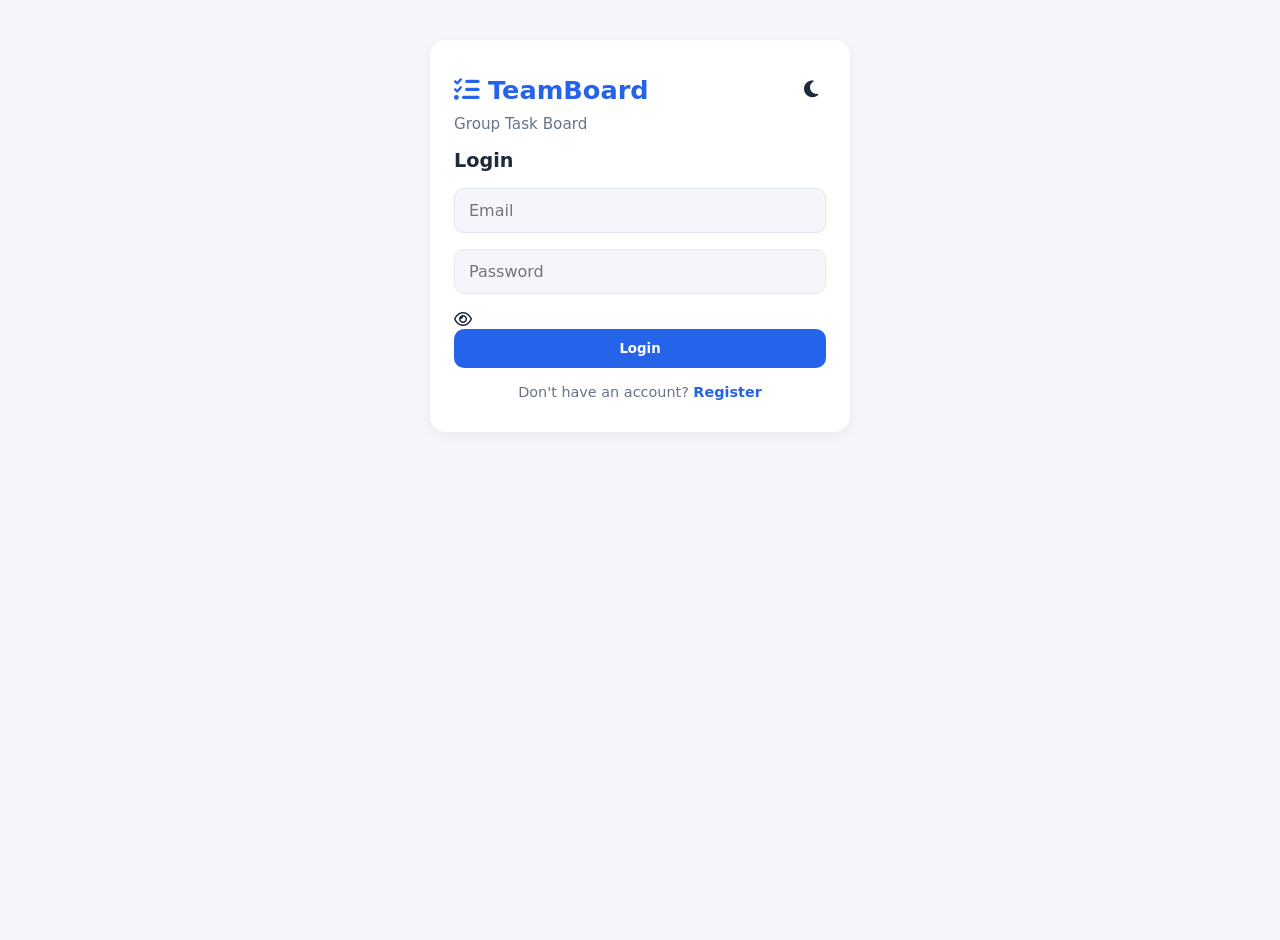
==== index.html @ 58aa5804 "Update index.html" ====
<!DOCTYPE html>
<html lang="en">
<head>
  <meta charset="UTF-8" />
  <meta name="viewport" content="width=device-width, initial-scale=1.0" />
  <title>TeamBoard – Group Task Board</title>
  <link rel="icon" href="data:image/svg+xml,<svg xmlns=%22http://www.w3.org/2000/svg%22 viewBox=%220 0 100 100%22><text y=%22.9em%22 font-size=%2290%22>📋</text></svg>">
  <link rel="stylesheet" href="https://cdnjs.cloudflare.com/ajax/libs/font-awesome/6.4.0/css/all.min.css">
  <link rel="stylesheet" href="style.css" />
</head>
<body>

  <div id="auth-container" class="container">
    <div class="auth-header">
      <h1 class="app-title"><i class="fa-solid fa-list-check"></i> TeamBoard</h1>
      <button id="theme-toggle-auth" class="icon-btn theme-btn" title="Toggle Theme">
        <i class="fa-solid fa-moon"></i>
      </button>
    </div>
    <p class="subtitle">Group Task Board</p>

    <!-- Login Form -->
    <form id="login-form" class="auth-form" novalidate>
      <h2>Login</h2>
      <input type="email" id="login-username" placeholder="Email" required />
      
      <div class="password-wrapper">
        <input type="password" id="login-password" placeholder="Password" required />
        <i class="fa-regular fa-eye toggle-password" data-target="login-password"></i>
      </div>
      
      <button type="submit" class="primary-btn ripple">Login</button>
      <p class="switch-link">Don't have an account? <a href="#" id="show-register">Register</a></p>
    </form>

    <!-- Register Form -->
    <form id="register-form" class="auth-form hidden" novalidate>
      <h2>Register</h2>
      <input type="email" id="register-username" placeholder="Email" required />
      
      <div class="password-wrapper">
        <input type="password" id="register-password" placeholder="Password" required />
        <i class="fa-regular fa-eye toggle-password" data-target="register-password"></i>
      </div>

      <div class="password-wrapper">
        <input type="password" id="register-confirm" placeholder="Confirm Password" required />
        <i class="fa-regular fa-eye toggle-password" data-target="register-confirm"></i>
      </div>

      <button type="submit" class="primary-btn ripple">Create Account</button>
      <p class="switch-link">Already have an account? <a href="#" id="show-login">Login</a></p>
    </form>
  </div>

  <!-- Board Section (Same as before) -->
  <div id="board-container" class="container hidden">
    <header class="board-header">
      <div class="header-left">
        <h1 class="app-title"><i class="fa-solid fa-list-check"></i> TeamBoard</h1>
        <p id="welcome-message" class="subtitle"></p>
      </div>
      <div class="header-right">
        <div class="profile-section">
          <div class="avatar" id="profile-avatar">M</div>
          <div class="profile-info">
            <span class="profile-name" id="profile-name">User</span>
            <span class="profile-role">Member</span>
          </div>
        </div>
        <button id="theme-toggle-board" class="icon-btn theme-btn" title="Toggle Theme">
          <i class="fa-solid fa-moon"></i>
        </button>
        <button id="logout-btn" class="logout-btn ripple" title="Logout">
          <i class="fa-solid fa-right-from-bracket"></i>
        </button>
      </div>
    </header>

    <div class="board-actions">
      <button id="add-task-btn" class="primary-btn ripple"><i class="fa-solid fa-plus"></i> Add Task</button>
    </div>

    <div class="board-columns">
      <section class="column" data-status="todo">
        <h2 class="column-title"><span class="dot dot-todo"></span> To Do</h2>
        <div class="task-list" id="todo-list"></div>
      </section>
      <section class="column" data-status="inprogress">
        <h2 class="column-title"><span class="dot dot-progress"></span> In Progress</h2>
        <div class="task-list" id="inprogress-list"></div>
      </section>
      <section class="column" data-status="done">
        <h2 class="column-title"><span class="dot dot-done"></span> Done</h2>
        <div class="task-list" id="done-list"></div>
      </section>
    </div>
  </div>

  <!-- Modal -->
  <div id="task-modal" class="modal hidden">
    <div class="modal-content">
      <h2 id="modal-title">Add Task</h2>
      <form id="task-form" novalidate>
        <input type="hidden" id="task-id" />
        <label>Task Title</label>
        <input type="text" id="task-title" placeholder="E.g., Design homepage" required />
        <label>Description</label>
        <textarea id="task-desc" rows="3" placeholder="Add details..."></textarea>
        <label>Assignee</label>
        <select id="task-assignee" required></select>
        <label>Status</label>
        <select id="task-status">
          <option value="todo">To Do</option>
          <option value="inprogress">In Progress</option>
          <option value="done">Done</option>
        </select>
        <div class="modal-actions">
          <button type="submit" class="primary-btn ripple">Save Task</button>
          <button type="button" id="cancel-modal" class="secondary-btn ripple">Cancel</button>
        </div>
      </form>
    </div>
  </div>

  <!-- Toast Notification Container -->
  <div id="toast-container"></div>

  <script src="app.js"></script>
</body>
</html>
---- style.css ----
/* ---------- Variables & Themes ---------- */
:root {
  --bg: #f4f6f9;
  --surface: #ffffff;
  --text-main: #1e293b;
  --text-muted: #64748b;
  --border: #e2e8f0;
  --primary: #2563eb;
  --primary-hover: #1d4ed8;
  --danger: #ef4444;
  --danger-hover: #dc2626;
  --success: #10b981;
  --warning: #f59e0b;
  --shadow: 0 4px 12px rgba(0, 0, 0, 0.05);
}

body.dark {
  --bg: #0f172a;
  --surface: #1e293b;
  --text-main: #f8fafc;
  --text-muted: #94a3b8;
  --border: #334155;
  --primary: #3b82f6;
  --primary-hover: #2563eb;
  --shadow: 0 4px 12px rgba(0, 0, 0, 0.3);
}

/* ---------- Reset & Base ---------- */
* {
  box-sizing: border-box;
  margin: 0;
  padding: 0;
  font-family: system-ui, -apple-system, "Segoe UI", Roboto, sans-serif;
  transition: background-color 0.3s ease, color 0.3s ease, border-color 0.3s ease;
}

body {
  background: var(--bg);
  color: var(--text-main);
  min-height: 100vh;
}

.container {
  max-width: 1200px;
  margin: 0 auto;
  padding: 16px;
}

.hidden { display: none !important; }

/* ---------- Typography & Icons ---------- */
.app-title {
  font-size: 1.6rem;
  color: var(--primary);
  display: flex;
  align-items: center;
  gap: 8px;
}

.subtitle {
  color: var(--text-muted);
  font-size: 0.95rem;
  margin-bottom: 16px;
}

/* ---------- Animations (Buttons) ---------- */
button {
  cursor: pointer;
  font-weight: 600;
  transition: all 0.2s ease-in-out;
}

button:hover {
  transform: translateY(-2px);
  box-shadow: 0 4px 12px rgba(0, 0, 0, 0.15);
}

button:active { transform: translateY(0); }

.primary-btn {
  background: var(--primary);
  color: #fff;
  border: none;
  padding: 12px 20px;
  border-radius: 10px;
  display: flex;
  align-items: center;
  justify-content: center;
  gap: 8px;
}
.primary-btn:hover { background: var(--primary-hover); }

.secondary-btn {
  background: var(--border);
  color: var(--text-main);
  border: none;
  padding: 12px 20px;
  border-radius: 10px;
}

.icon-btn {
  background: transparent;
  border: none;
  color: var(--text-main);
  font-size: 1.2rem;
  padding: 8px;
  border-radius: 50%;
  display: flex;
  align-items: center;
  justify-content: center;
}
.icon-btn:hover { background: var(--border); }

/* ---------- Auth Section ---------- */
#auth-container {
  max-width: 420px;
  margin: 40px auto;
  background: var(--surface);
  border-radius: 16px;
  padding: 32px 24px;
  box-shadow: var(--shadow);
}

.auth-header {
  display: flex;
  justify-content: space-between;
  align-items: center;
  margin-bottom: 8px;
}

.auth-form h2 { font-size: 1.2rem; margin-bottom: 16px; }

.auth-form input {
  width: 100%;
  padding: 12px 14px;
  margin-bottom: 16px;
  border: 1px solid var(--border);
  border-radius: 10px;
  background: var(--bg);
  color: var(--text-main);
  font-size: 1rem;
}

.auth-form button { width: 100%; }

.switch-link {
  margin-top: 16px;
  text-align: center;
  font-size: 0.9rem;
  color: var(--text-muted);
}

.switch-link a { color: var(--primary); text-decoration: none; font-weight: bold; }

/* ---------- Board Header ---------- */
.board-header {
  display: flex;
  justify-content: space-between;
  align-items: center;
  margin-bottom: 24px;
  flex-wrap: wrap;
  gap: 16px;
}

.header-right {
  display: flex;
  align-items: center;
  gap: 16px;
}

/* Profile Section */
.profile-section {
  display: flex;
  align-items: center;
  gap: 12px;
  background: var(--surface);
  padding: 6px 16px 6px 6px;
  border-radius: 30px;
  border: 1px solid var(--border);
  box-shadow: var(--shadow);
}

.avatar {
  width: 40px;
  height: 40px;
  border-radius: 50%;
  background: var(--primary);
  color: white;
  display: flex;
  align-items: center;
  justify-content: center;
  font-weight: bold;
  font-size: 1.1rem;
}

.profile-info { display: flex; flex-direction: column; }
.profile-name { font-weight: 600; font-size: 0.9rem; }
.profile-role { font-size: 0.75rem; color: var(--text-muted); }

.logout-btn {
  background: var(--danger);
  color: white;
  border: none;
  padding: 10px;
  border-radius: 10px;
  width: 40px;
  height: 40px;
  display: flex;
  align-items: center;
  justify-content: center;
}
.logout-btn:hover { background: var(--danger-hover); }

/* ---------- Board Columns ---------- */
.board-actions { margin-bottom: 20px; }

.board-columns {
  display: grid;
  grid-template-columns: 1fr;
  gap: 20px;
}

@media (min-width: 768px) {
  .board-columns { grid-template-columns: repeat(3, 1fr); }
}

.column {
  background: var(--surface);
  border-radius: 16px;
  padding: 16px;
  box-shadow: var(--shadow);
  min-height: 250px;
  border: 1px solid var(--border);
}

.column-title {
  font-size: 1rem;
  margin-bottom: 16px;
  color: var(--text-main);
  display: flex;
  align-items: center;
  gap: 8px;
  padding-bottom: 8px;
  border-bottom: 2px solid var(--border);
}

.dot { width: 10px; height: 10px; border-radius: 50%; }
.dot-todo { background: var(--danger); }
.dot-progress { background: var(--warning); }
.dot-done { background: var(--success); }

/* ---------- Task Cards ---------- */
.task-card {
  background: var(--bg);
  border: 1px solid var(--border);
  border-radius: 12px;
  padding: 14px;
  margin-bottom: 12px;
  animation: slideIn 0.3s ease-out;
}

@keyframes slideIn {
  from { opacity: 0; transform: translateY(10px); }
  to { opacity: 1; transform: translateY(0); }
}

.task-card h4 { font-size: 1rem; margin-bottom: 6px; }
.task-card p { font-size: 0.85rem; color: var(--text-muted); margin-bottom: 10px; }

.task-meta {
  font-size: 0.8rem;
  color: var(--text-muted);
  margin-bottom: 12px;
  display: flex;
  align-items: center;
  gap: 6px;
}

.task-actions {
  display: flex;
  flex-wrap: wrap;
  gap: 8px;
  align-items: center;
}

.task-actions select {
  padding: 6px;
  border-radius: 6px;
  border: 1px solid var(--border);
  background: var(--surface);
  color: var(--text-main);
  font-size: 0.8rem;
}

.task-actions button {
  padding: 6px 10px;
  border-radius: 6px;
  border: none;
  font-size: 0.8rem;
  color: white;
}
.edit-btn { background: var(--warning); }
.delete-btn { background: var(--danger); }

/* ---------- Modal ---------- */
.modal {
  position: fixed;
  inset: 0;
  background: rgba(0, 0, 0, 0.5);
  display: flex;
  align-items: center;
  justify-content: center;
  padding: 16px;
  z-index: 100;
  backdrop-filter: blur(4px);
}

.modal-content {
  background: var(--surface);
  border-radius: 16px;
  padding: 24px;
  width: 100%;
  max-width: 440px;
  box-shadow: 0 10px 25px rgba(0,0,0,0.2);
}

.modal-content label {
  display: block;
  font-size: 0.85rem;
  margin: 12px 0 6px;
  font-weight: 600;
}

.modal-content input,
.modal-content textarea,
.modal-content select {
  width: 100%;
  padding: 12px;
  border: 1px solid var(--border);
  border-radius: 8px;
  background: var(--bg);
  color: var(--text-main);
  font-size: 0.95rem;
}

.modal-actions {
  display: flex;
  gap: 12px;
  margin-top: 24px;
}
.modal-actions button { flex: 1; }
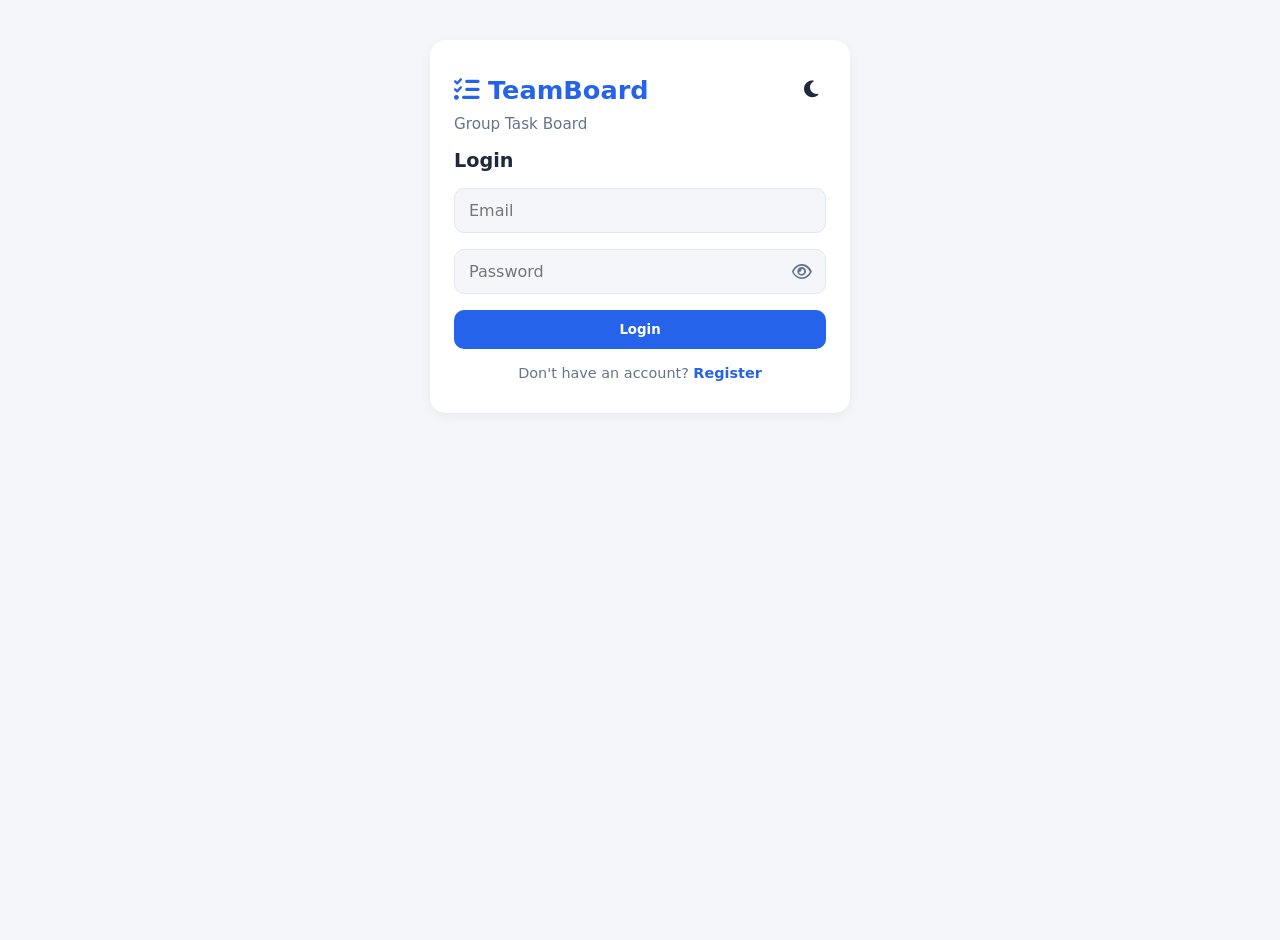
==== commit 09c9fe6e: "Update index.html" ====
--- a/index.html
+++ b/index.html
@@ -39,7 +39,7 @@
       <input type="email" id="register-username" placeholder="Email" required />
       
       <div class="password-wrapper">
-        <input type="password" id="register-password" placeholder="Password" required />
+        <input type="password" id="register-password" placeholder="Password (Min 8 chars)" required />
         <i class="fa-regular fa-eye toggle-password" data-target="register-password"></i>
       </div>
 
@@ -53,7 +53,7 @@
     </form>
   </div>
 
-  <!-- Board Section (Same as before) -->
+  <!-- Board Section -->
   <div id="board-container" class="container hidden">
     <header class="board-header">
       <div class="header-left">
@@ -61,13 +61,16 @@
         <p id="welcome-message" class="subtitle"></p>
       </div>
       <div class="header-right">
-        <div class="profile-section">
+        
+        <!-- Clickable Profile Section -->
+        <div class="profile-section" id="profile-trigger" title="Edit Profile">
           <div class="avatar" id="profile-avatar">M</div>
           <div class="profile-info">
             <span class="profile-name" id="profile-name">User</span>
-            <span class="profile-role">Member</span>
+            <span class="profile-role">Edit Profile</span>
           </div>
         </div>
+
         <button id="theme-toggle-board" class="icon-btn theme-btn" title="Toggle Theme">
           <i class="fa-solid fa-moon"></i>
         </button>
@@ -97,7 +100,7 @@
     </div>
   </div>
 
-  <!-- Modal -->
+  <!-- Task Modal -->
   <div id="task-modal" class="modal hidden">
     <div class="modal-content">
       <h2 id="modal-title">Add Task</h2>
@@ -123,9 +126,21 @@
     </div>
   </div>
 
-  <!-- Toast Notification Container -->
+  <!-- Profile Modal -->
+  <div id="profile-modal" class="modal hidden">
+    <div class="modal-content">
+      <h2>Edit Profile</h2>
+      <label>New Username / Email</label>
+      <input type="text" id="edit-profile-input" placeholder="Enter new username" />
+      
+      <div class="modal-actions">
+        <button type="button" id="save-profile-btn" class="primary-btn ripple">Save Changes</button>
+        <button type="button" id="cancel-profile-btn" class="secondary-btn ripple">Cancel</button>
+      </div>
+    </div>
+  </div>
+
   <div id="toast-container"></div>
-
   <script src="app.js"></script>
 </body>
 </html>
--- a/style.css
+++ b/style.css
@@ -1,351 +1,118 @@
-/* ---------- Variables & Themes ---------- */
 :root {
-  --bg: #f4f6f9;
-  --surface: #ffffff;
-  --text-main: #1e293b;
-  --text-muted: #64748b;
-  --border: #e2e8f0;
-  --primary: #2563eb;
-  --primary-hover: #1d4ed8;
-  --danger: #ef4444;
-  --danger-hover: #dc2626;
-  --success: #10b981;
-  --warning: #f59e0b;
-  --shadow: 0 4px 12px rgba(0, 0, 0, 0.05);
+  --bg: #f4f6f9; --surface: #ffffff; --text-main: #1e293b; --text-muted: #64748b;
+  --border: #e2e8f0; --primary: #2563eb; --primary-hover: #1d4ed8;
+  --danger: #ef4444; --danger-hover: #dc2626; --success: #10b981;
+  --warning: #f59e0b; --shadow: 0 4px 12px rgba(0, 0, 0, 0.05);
 }
-
 body.dark {
-  --bg: #0f172a;
-  --surface: #1e293b;
-  --text-main: #f8fafc;
-  --text-muted: #94a3b8;
-  --border: #334155;
-  --primary: #3b82f6;
-  --primary-hover: #2563eb;
+  --bg: #0f172a; --surface: #1e293b; --text-main: #f8fafc; --text-muted: #94a3b8;
+  --border: #334155; --primary: #3b82f6; --primary-hover: #2563eb;
   --shadow: 0 4px 12px rgba(0, 0, 0, 0.3);
 }
+* { box-sizing: border-box; margin: 0; padding: 0; font-family: system-ui, sans-serif; transition: background-color 0.3s, color 0.3s, border-color 0.3s; }
+body { background: var(--bg); color: var(--text-main); min-height: 100vh; }
+.container { max-width: 1200px; margin: 0 auto; padding: 16px; }
+.hidden { display: none !important; }
+.app-title { font-size: 1.6rem; color: var(--primary); display: flex; align-items: center; gap: 8px; }
+.subtitle { color: var(--text-muted); font-size: 0.95rem; margin-bottom: 16px; }
 
-/* ---------- Reset & Base ---------- */
-* {
-  box-sizing: border-box;
-  margin: 0;
-  padding: 0;
-  font-family: system-ui, -apple-system, "Segoe UI", Roboto, sans-serif;
-  transition: background-color 0.3s ease, color 0.3s ease, border-color 0.3s ease;
-}
-
-body {
-  background: var(--bg);
-  color: var(--text-main);
-  min-height: 100vh;
-}
-
-.container {
-  max-width: 1200px;
-  margin: 0 auto;
-  padding: 16px;
-}
-
-.hidden { display: none !important; }
-
-/* ---------- Typography & Icons ---------- */
-.app-title {
-  font-size: 1.6rem;
-  color: var(--primary);
-  display: flex;
-  align-items: center;
-  gap: 8px;
-}
-
-.subtitle {
-  color: var(--text-muted);
-  font-size: 0.95rem;
-  margin-bottom: 16px;
-}
-
-/* ---------- Animations (Buttons) ---------- */
-button {
-  cursor: pointer;
-  font-weight: 600;
-  transition: all 0.2s ease-in-out;
-}
-
-button:hover {
-  transform: translateY(-2px);
-  box-shadow: 0 4px 12px rgba(0, 0, 0, 0.15);
-}
-
+/* Buttons */
+button { cursor: pointer; font-weight: 600; transition: all 0.2s ease-in-out; border: none; }
+button:hover { transform: translateY(-2px); box-shadow: 0 4px 12px rgba(0, 0, 0, 0.15); }
 button:active { transform: translateY(0); }
-
-.primary-btn {
-  background: var(--primary);
-  color: #fff;
-  border: none;
-  padding: 12px 20px;
-  border-radius: 10px;
-  display: flex;
-  align-items: center;
-  justify-content: center;
-  gap: 8px;
-}
+.primary-btn { background: var(--primary); color: #fff; padding: 12px 20px; border-radius: 10px; display: flex; align-items: center; justify-content: center; gap: 8px; }
 .primary-btn:hover { background: var(--primary-hover); }
-
-.secondary-btn {
-  background: var(--border);
-  color: var(--text-main);
-  border: none;
-  padding: 12px 20px;
-  border-radius: 10px;
-}
-
-.icon-btn {
-  background: transparent;
-  border: none;
-  color: var(--text-main);
-  font-size: 1.2rem;
-  padding: 8px;
-  border-radius: 50%;
-  display: flex;
-  align-items: center;
-  justify-content: center;
-}
+.secondary-btn { background: var(--border); color: var(--text-main); padding: 12px 20px; border-radius: 10px; }
+.icon-btn { background: transparent; color: var(--text-main); font-size: 1.2rem; padding: 8px; border-radius: 50%; display: flex; align-items: center; justify-content: center; }
 .icon-btn:hover { background: var(--border); }
 
-/* ---------- Auth Section ---------- */
-#auth-container {
-  max-width: 420px;
-  margin: 40px auto;
-  background: var(--surface);
-  border-radius: 16px;
-  padding: 32px 24px;
-  box-shadow: var(--shadow);
-}
-
-.auth-header {
-  display: flex;
-  justify-content: space-between;
-  align-items: center;
-  margin-bottom: 8px;
-}
-
+/* Auth Forms & Password Toggle */
+#auth-container { max-width: 420px; margin: 40px auto; background: var(--surface); border-radius: 16px; padding: 32px 24px; box-shadow: var(--shadow); }
+.auth-header { display: flex; justify-content: space-between; align-items: center; margin-bottom: 8px; }
 .auth-form h2 { font-size: 1.2rem; margin-bottom: 16px; }
-
-.auth-form input {
-  width: 100%;
-  padding: 12px 14px;
-  margin-bottom: 16px;
-  border: 1px solid var(--border);
-  border-radius: 10px;
-  background: var(--bg);
-  color: var(--text-main);
-  font-size: 1rem;
-}
-
+.auth-form input { width: 100%; padding: 12px 14px; margin-bottom: 16px; border: 1px solid var(--border); border-radius: 10px; background: var(--bg); color: var(--text-main); font-size: 1rem; }
 .auth-form button { width: 100%; }
-
-.switch-link {
-  margin-top: 16px;
-  text-align: center;
-  font-size: 0.9rem;
-  color: var(--text-muted);
-}
-
+.switch-link { margin-top: 16px; text-align: center; font-size: 0.9rem; color: var(--text-muted); }
 .switch-link a { color: var(--primary); text-decoration: none; font-weight: bold; }
 
-/* ---------- Board Header ---------- */
-.board-header {
-  display: flex;
-  justify-content: space-between;
-  align-items: center;
-  margin-bottom: 24px;
-  flex-wrap: wrap;
-  gap: 16px;
+.password-wrapper { position: relative; width: 100%; margin-bottom: 16px; }
+.password-wrapper input { margin-bottom: 0; padding-right: 40px; }
+.toggle-password {
+  position: absolute;
+  right: 14px;
+  top: 50%;
+  transform: translateY(-50%);
+  cursor: pointer;
+  color: var(--text-muted);
+  font-size: 1.1rem;
+  transition: color 0.2s;
 }
+.toggle-password:hover { color: var(--text-main); }
 
-.header-right {
-  display: flex;
-  align-items: center;
-  gap: 16px;
-}
-
-/* Profile Section */
-.profile-section {
-  display: flex;
-  align-items: center;
-  gap: 12px;
-  background: var(--surface);
-  padding: 6px 16px 6px 6px;
-  border-radius: 30px;
-  border: 1px solid var(--border);
-  box-shadow: var(--shadow);
-}
-
-.avatar {
-  width: 40px;
-  height: 40px;
-  border-radius: 50%;
-  background: var(--primary);
-  color: white;
-  display: flex;
-  align-items: center;
-  justify-content: center;
-  font-weight: bold;
-  font-size: 1.1rem;
-}
-
+/* Board Header & Profile */
+.board-header { display: flex; justify-content: space-between; align-items: center; margin-bottom: 24px; flex-wrap: wrap; gap: 16px; }
+.header-right { display: flex; align-items: center; gap: 16px; }
+.profile-section { display: flex; align-items: center; gap: 12px; background: var(--surface); padding: 6px 16px 6px 6px; border-radius: 30px; border: 1px solid var(--border); box-shadow: var(--shadow); }
+.avatar { width: 40px; height: 40px; border-radius: 50%; background: var(--primary); color: white; display: flex; align-items: center; justify-content: center; font-weight: bold; font-size: 1.1rem; }
 .profile-info { display: flex; flex-direction: column; }
 .profile-name { font-weight: 600; font-size: 0.9rem; }
 .profile-role { font-size: 0.75rem; color: var(--text-muted); }
+.logout-btn { background: var(--danger); color: white; padding: 10px; border-radius: 10px; width: 40px; height: 40px; display: flex; align-items: center; justify-content: center; }
+.logout-btn:hover { background: var(--danger-hover); }
 
-.logout-btn {
-  background: var(--danger);
-  color: white;
-  border: none;
-  padding: 10px;
-  border-radius: 10px;
-  width: 40px;
-  height: 40px;
+/* Board Columns & Tasks */
+.board-actions { margin-bottom: 20px; }
+.board-columns { display: grid; grid-template-columns: 1fr; gap: 20px; }
+@media (min-width: 768px) { .board-columns { grid-template-columns: repeat(3, 1fr); } }
+.column { background: var(--surface); border-radius: 16px; padding: 16px; box-shadow: var(--shadow); min-height: 250px; border: 1px solid var(--border); }
+.column-title { font-size: 1rem; margin-bottom: 16px; color: var(--text-main); display: flex; align-items: center; gap: 8px; padding-bottom: 8px; border-bottom: 2px solid var(--border); }
+.dot { width: 10px; height: 10px; border-radius: 50%; }
+.dot-todo { background: var(--danger); } .dot-progress { background: var(--warning); } .dot-done { background: var(--success); }
+.task-card { background: var(--bg); border: 1px solid var(--border); border-radius: 12px; padding: 14px; margin-bottom: 12px; animation: slideIn 0.3s ease-out; }
+@keyframes slideIn { from { opacity: 0; transform: translateY(10px); } to { opacity: 1; transform: translateY(0); } }
+.task-card h4 { font-size: 1rem; margin-bottom: 6px; }
+.task-card p { font-size: 0.85rem; color: var(--text-muted); margin-bottom: 10px; }
+.task-meta { font-size: 0.8rem; color: var(--text-muted); margin-bottom: 12px; display: flex; align-items: center; gap: 6px; }
+.task-actions { display: flex; flex-wrap: wrap; gap: 8px; align-items: center; }
+.task-actions select { padding: 6px; border-radius: 6px; border: 1px solid var(--border); background: var(--surface); color: var(--text-main); font-size: 0.8rem; }
+.task-actions button { padding: 6px 10px; border-radius: 6px; font-size: 0.8rem; color: white; }
+.edit-btn { background: var(--warning); } .delete-btn { background: var(--danger); }
+
+/* Modal */
+.modal { position: fixed; inset: 0; background: rgba(0, 0, 0, 0.5); display: flex; align-items: center; justify-content: center; padding: 16px; z-index: 100; backdrop-filter: blur(4px); }
+.modal-content { background: var(--surface); border-radius: 16px; padding: 24px; width: 100%; max-width: 440px; box-shadow: 0 10px 25px rgba(0,0,0,0.2); }
+.modal-content label { display: block; font-size: 0.85rem; margin: 12px 0 6px; font-weight: 600; }
+.modal-content input, .modal-content textarea, .modal-content select { width: 100%; padding: 12px; border: 1px solid var(--border); border-radius: 8px; background: var(--bg); color: var(--text-main); font-size: 0.95rem; }
+.modal-actions { display: flex; gap: 12px; margin-top: 24px; }
+.modal-actions button { flex: 1; }
+
+/* Toast Notifications */
+#toast-container {
+  position: fixed;
+  bottom: 24px;
+  left: 50%;
+  transform: translateX(-50%);
+  z-index: 1000;
+  display: flex;
+  flex-direction: column;
+  gap: 10px;
+  align-items: center;
+  pointer-events: none;
+}
+.toast {
+  background: var(--surface);
+  color: var(--text-main);
+  padding: 12px 24px;
+  border-radius: 30px;
+  box-shadow: 0 4px 12px rgba(0,0,0,0.15);
+  font-size: 0.9rem;
   display: flex;
   align-items: center;
-  justify-content: center;
+  gap: 10px;
+  border: 1px solid var(--border);
+  animation: slideUp 0.3s cubic-bezier(0.175, 0.885, 0.32, 1.275) forwards;
 }
-.logout-btn:hover { background: var(--danger-hover); }
-
-/* ---------- Board Columns ---------- */
-.board-actions { margin-bottom: 20px; }
-
-.board-columns {
-  display: grid;
-  grid-template-columns: 1fr;
-  gap: 20px;
-}
-
-@media (min-width: 768px) {
-  .board-columns { grid-template-columns: repeat(3, 1fr); }
-}
-
-.column {
-  background: var(--surface);
-  border-radius: 16px;
-  padding: 16px;
-  box-shadow: var(--shadow);
-  min-height: 250px;
-  border: 1px solid var(--border);
-}
-
-.column-title {
-  font-size: 1rem;
-  margin-bottom: 16px;
-  color: var(--text-main);
-  display: flex;
-  align-items: center;
-  gap: 8px;
-  padding-bottom: 8px;
-  border-bottom: 2px solid var(--border);
-}
-
-.dot { width: 10px; height: 10px; border-radius: 50%; }
-.dot-todo { background: var(--danger); }
-.dot-progress { background: var(--warning); }
-.dot-done { background: var(--success); }
-
-/* ---------- Task Cards ---------- */
-.task-card {
-  background: var(--bg);
-  border: 1px solid var(--border);
-  border-radius: 12px;
-  padding: 14px;
-  margin-bottom: 12px;
-  animation: slideIn 0.3s ease-out;
-}
-
-@keyframes slideIn {
-  from { opacity: 0; transform: translateY(10px); }
-  to { opacity: 1; transform: translateY(0); }
-}
-
-.task-card h4 { font-size: 1rem; margin-bottom: 6px; }
-.task-card p { font-size: 0.85rem; color: var(--text-muted); margin-bottom: 10px; }
-
-.task-meta {
-  font-size: 0.8rem;
-  color: var(--text-muted);
-  margin-bottom: 12px;
-  display: flex;
-  align-items: center;
-  gap: 6px;
-}
-
-.task-actions {
-  display: flex;
-  flex-wrap: wrap;
-  gap: 8px;
-  align-items: center;
-}
-
-.task-actions select {
-  padding: 6px;
-  border-radius: 6px;
-  border: 1px solid var(--border);
-  background: var(--surface);
-  color: var(--text-main);
-  font-size: 0.8rem;
-}
-
-.task-actions button {
-  padding: 6px 10px;
-  border-radius: 6px;
-  border: none;
-  font-size: 0.8rem;
-  color: white;
-}
-.edit-btn { background: var(--warning); }
-.delete-btn { background: var(--danger); }
-
-/* ---------- Modal ---------- */
-.modal {
-  position: fixed;
-  inset: 0;
-  background: rgba(0, 0, 0, 0.5);
-  display: flex;
-  align-items: center;
-  justify-content: center;
-  padding: 16px;
-  z-index: 100;
-  backdrop-filter: blur(4px);
-}
-
-.modal-content {
-  background: var(--surface);
-  border-radius: 16px;
-  padding: 24px;
-  width: 100%;
-  max-width: 440px;
-  box-shadow: 0 10px 25px rgba(0,0,0,0.2);
-}
-
-.modal-content label {
-  display: block;
-  font-size: 0.85rem;
-  margin: 12px 0 6px;
-  font-weight: 600;
-}
-
-.modal-content input,
-.modal-content textarea,
-.modal-content select {
-  width: 100%;
-  padding: 12px;
-  border: 1px solid var(--border);
-  border-radius: 8px;
-  background: var(--bg);
-  color: var(--text-main);
-  font-size: 0.95rem;
-}
-
-.modal-actions {
-  display: flex;
-  gap: 12px;
-  margin-top: 24px;
-}
-.modal-actions button { flex: 1; }+.toast.success { border-color: var(--success); color: var(--success); }
+.toast.error { border-color: var(--danger); color: var(--danger); }
+@keyframes slideUp { from { opacity: 0; transform: translateY(30px); } to { opacity: 1; transform: translateY(0); } }
+@keyframes slideDown { from { opacity: 1; transform: translateY(0); } to { opacity: 0; transform: translateY(30px); } }
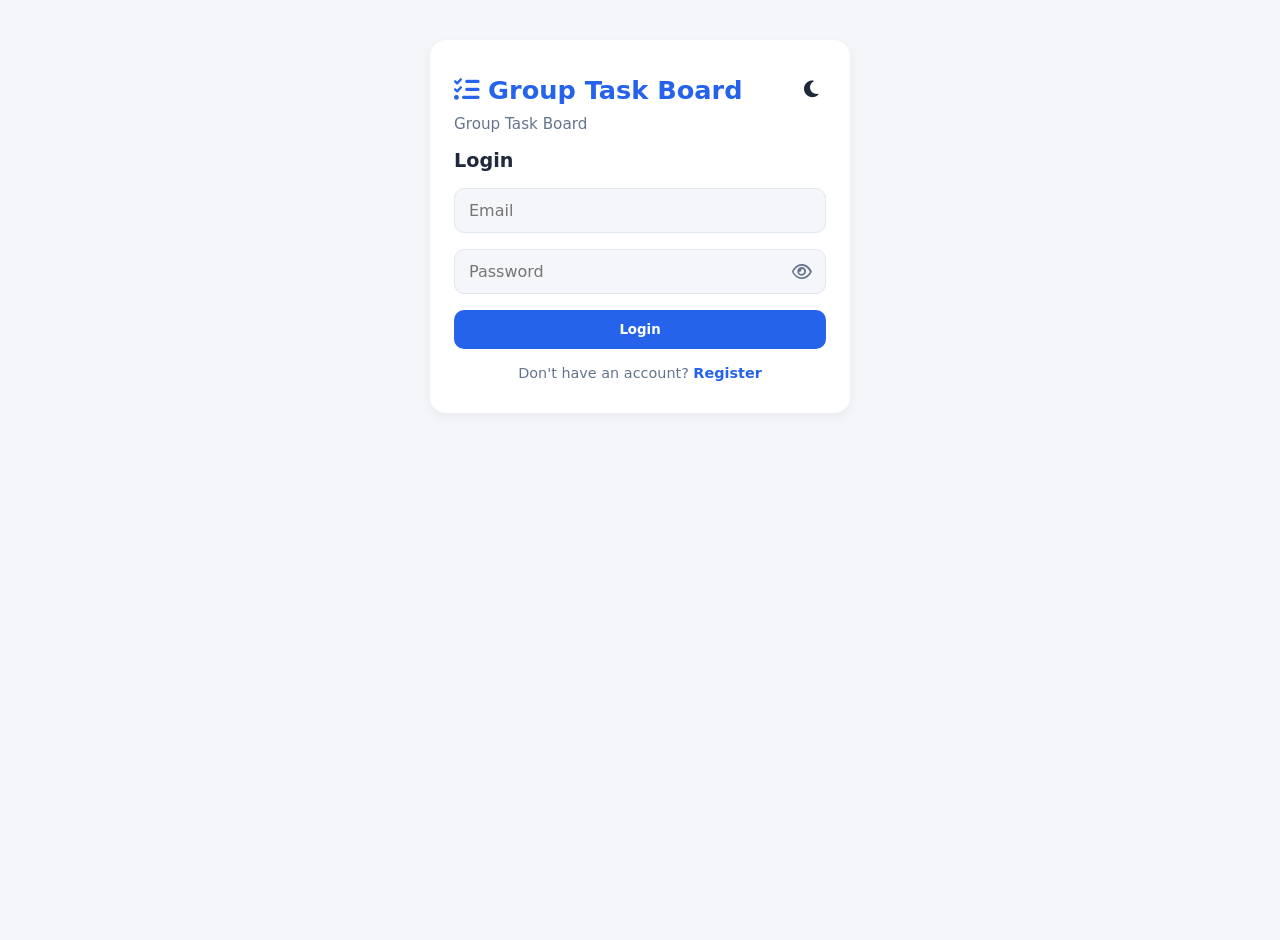
==== commit a154f4cc: "Update index.html" ====
--- a/index.html
+++ b/index.html
@@ -2,17 +2,30 @@
 <html lang="en">
 <head>
   <meta charset="UTF-8" />
-  <meta name="viewport" content="width=device-width, initial-scale=1.0" />
-  <title>TeamBoard – Group Task Board</title>
-  <link rel="icon" href="data:image/svg+xml,<svg xmlns=%22http://www.w3.org/2000/svg%22 viewBox=%220 0 100 100%22><text y=%22.9em%22 font-size=%2290%22>📋</text></svg>">
-  <link rel="stylesheet" href="https://cdnjs.cloudflare.com/ajax/libs/font-awesome/6.4.0/css/all.min.css">
+  <meta name="viewport" content="width=device-width, initial-scale=1.0, viewport-fit=cover" />
+  <title>Group Task Board</title>
+
+  <!-- PWA Manifest -->
+  <link rel="manifest" href="site.webmanifest" />
+  <meta name="theme-color" content="#2563eb" />
+  <meta name="description" content="A mobile-friendly group task board with login, Kanban columns, and profile avatars." />
+
+  <!-- Icons (Generated from your new image) -->
+  <link rel="icon" type="image/png" sizes="96x96" href="favicon-96x96.png" />
+  <link rel="icon" type="image/x-icon" href="favicon.ico" />
+  <link rel="apple-touch-icon" sizes="180x180" href="apple-touch-icon.png" />
+
+  <!-- FontAwesome -->
+  <link rel="stylesheet" href="https://cdnjs.cloudflare.com/ajax/libs/font-awesome/6.4.0/css/all.min.css" />
+
+  <!-- App styles -->
   <link rel="stylesheet" href="style.css" />
 </head>
 <body>
 
   <div id="auth-container" class="container">
     <div class="auth-header">
-      <h1 class="app-title"><i class="fa-solid fa-list-check"></i> TeamBoard</h1>
+      <h1 class="app-title"><i class="fa-solid fa-list-check"></i> Group Task Board</h1>
       <button id="theme-toggle-auth" class="icon-btn theme-btn" title="Toggle Theme">
         <i class="fa-solid fa-moon"></i>
       </button>
@@ -23,12 +36,12 @@
     <form id="login-form" class="auth-form" novalidate>
       <h2>Login</h2>
       <input type="email" id="login-username" placeholder="Email" required />
-      
+
       <div class="password-wrapper">
         <input type="password" id="login-password" placeholder="Password" required />
         <i class="fa-regular fa-eye toggle-password" data-target="login-password"></i>
       </div>
-      
+
       <button type="submit" class="primary-btn ripple">Login</button>
       <p class="switch-link">Don't have an account? <a href="#" id="show-register">Register</a></p>
     </form>
@@ -37,7 +50,7 @@
     <form id="register-form" class="auth-form hidden" novalidate>
       <h2>Register</h2>
       <input type="email" id="register-username" placeholder="Email" required />
-      
+
       <div class="password-wrapper">
         <input type="password" id="register-password" placeholder="Password (Min 8 chars)" required />
         <i class="fa-regular fa-eye toggle-password" data-target="register-password"></i>
@@ -57,14 +70,13 @@
   <div id="board-container" class="container hidden">
     <header class="board-header">
       <div class="header-left">
-        <h1 class="app-title"><i class="fa-solid fa-list-check"></i> TeamBoard</h1>
+        <h1 class="app-title"><i class="fa-solid fa-list-check"></i> Jay Agwasil</h1>
         <p id="welcome-message" class="subtitle"></p>
       </div>
       <div class="header-right">
-        
-        <!-- Clickable Profile Section -->
+
         <div class="profile-section" id="profile-trigger" title="Edit Profile">
-          <div class="avatar" id="profile-avatar">M</div>
+          <div class="avatar" id="profile-avatar">D</div>
           <div class="profile-info">
             <span class="profile-name" id="profile-name">User</span>
             <span class="profile-role">Edit Profile</span>
@@ -130,9 +142,23 @@
   <div id="profile-modal" class="modal hidden">
     <div class="modal-content">
       <h2>Edit Profile</h2>
+
+      <div style="text-align: center; margin-bottom: 16px;">
+        <label style="cursor: pointer; display: inline-block;">
+          <input type="file" id="edit-profile-image" accept="image/*" style="display: none;">
+
+          <img id="image-preview" src="" alt="Preview" style="display:none; width: 80px; height: 80px; border-radius: 50%; object-fit: cover; border: 2px solid var(--primary); margin-bottom: 8px;">
+
+          <div id="image-placeholder" style="width: 80px; height: 80px; border-radius: 50%; background: var(--border); display: inline-flex; align-items: center; justify-content: center; color: var(--text-muted); font-size: 2rem; border: 2px solid var(--primary); margin-bottom: 8px;">
+            <i class="fa-solid fa-camera"></i>
+          </div>
+          <p style="color: var(--primary); font-size: 0.85rem; font-weight: bold;">Upload Photo</p>
+        </label>
+      </div>
+
       <label>New Username / Email</label>
       <input type="text" id="edit-profile-input" placeholder="Enter new username" />
-      
+
       <div class="modal-actions">
         <button type="button" id="save-profile-btn" class="primary-btn ripple">Save Changes</button>
         <button type="button" id="cancel-profile-btn" class="secondary-btn ripple">Cancel</button>
--- a/style.css
+++ b/style.css
@@ -37,26 +37,27 @@
 
 .password-wrapper { position: relative; width: 100%; margin-bottom: 16px; }
 .password-wrapper input { margin-bottom: 0; padding-right: 40px; }
-.toggle-password {
-  position: absolute;
-  right: 14px;
-  top: 50%;
-  transform: translateY(-50%);
-  cursor: pointer;
-  color: var(--text-muted);
-  font-size: 1.1rem;
-  transition: color 0.2s;
-}
+.toggle-password { position: absolute; right: 14px; top: 50%; transform: translateY(-50%); cursor: pointer; color: var(--text-muted); font-size: 1.1rem; transition: color 0.2s; }
 .toggle-password:hover { color: var(--text-main); }
 
-/* Board Header & Profile */
+/* Board Header & Clickable Profile */
 .board-header { display: flex; justify-content: space-between; align-items: center; margin-bottom: 24px; flex-wrap: wrap; gap: 16px; }
 .header-right { display: flex; align-items: center; gap: 16px; }
-.profile-section { display: flex; align-items: center; gap: 12px; background: var(--surface); padding: 6px 16px 6px 6px; border-radius: 30px; border: 1px solid var(--border); box-shadow: var(--shadow); }
-.avatar { width: 40px; height: 40px; border-radius: 50%; background: var(--primary); color: white; display: flex; align-items: center; justify-content: center; font-weight: bold; font-size: 1.1rem; }
+
+.profile-section { display: flex; align-items: center; gap: 12px; background: var(--surface); padding: 6px 16px 6px 6px; border-radius: 30px; border: 1px solid var(--border); box-shadow: var(--shadow); cursor: pointer; transition: all 0.2s ease; }
+.profile-section:hover { background: var(--border); transform: translateY(-1px); }
+
+/* Updated Avatar to support images */
+.avatar { 
+  width: 40px; height: 40px; border-radius: 50%; background: var(--primary); 
+  color: white; display: flex; align-items: center; justify-content: center; 
+  font-weight: bold; font-size: 1.1rem; overflow: hidden; flex-shrink: 0;
+}
+.avatar img { width: 100%; height: 100%; object-fit: cover; }
+
 .profile-info { display: flex; flex-direction: column; }
 .profile-name { font-weight: 600; font-size: 0.9rem; }
-.profile-role { font-size: 0.75rem; color: var(--text-muted); }
+.profile-role { font-size: 0.75rem; color: var(--primary); font-weight: 600; }
 .logout-btn { background: var(--danger); color: white; padding: 10px; border-radius: 10px; width: 40px; height: 40px; display: flex; align-items: center; justify-content: center; }
 .logout-btn:hover { background: var(--danger-hover); }
 
@@ -87,31 +88,8 @@
 .modal-actions button { flex: 1; }
 
 /* Toast Notifications */
-#toast-container {
-  position: fixed;
-  bottom: 24px;
-  left: 50%;
-  transform: translateX(-50%);
-  z-index: 1000;
-  display: flex;
-  flex-direction: column;
-  gap: 10px;
-  align-items: center;
-  pointer-events: none;
-}
-.toast {
-  background: var(--surface);
-  color: var(--text-main);
-  padding: 12px 24px;
-  border-radius: 30px;
-  box-shadow: 0 4px 12px rgba(0,0,0,0.15);
-  font-size: 0.9rem;
-  display: flex;
-  align-items: center;
-  gap: 10px;
-  border: 1px solid var(--border);
-  animation: slideUp 0.3s cubic-bezier(0.175, 0.885, 0.32, 1.275) forwards;
-}
+#toast-container { position: fixed; bottom: 24px; left: 50%; transform: translateX(-50%); z-index: 1000; display: flex; flex-direction: column; gap: 10px; align-items: center; pointer-events: none; }
+.toast { background: var(--surface); color: var(--text-main); padding: 12px 24px; border-radius: 30px; box-shadow: 0 4px 12px rgba(0,0,0,0.15); font-size: 0.9rem; display: flex; align-items: center; gap: 10px; border: 1px solid var(--border); animation: slideUp 0.3s cubic-bezier(0.175, 0.885, 0.32, 1.275) forwards; }
 .toast.success { border-color: var(--success); color: var(--success); }
 .toast.error { border-color: var(--danger); color: var(--danger); }
 @keyframes slideUp { from { opacity: 0; transform: translateY(30px); } to { opacity: 1; transform: translateY(0); } }
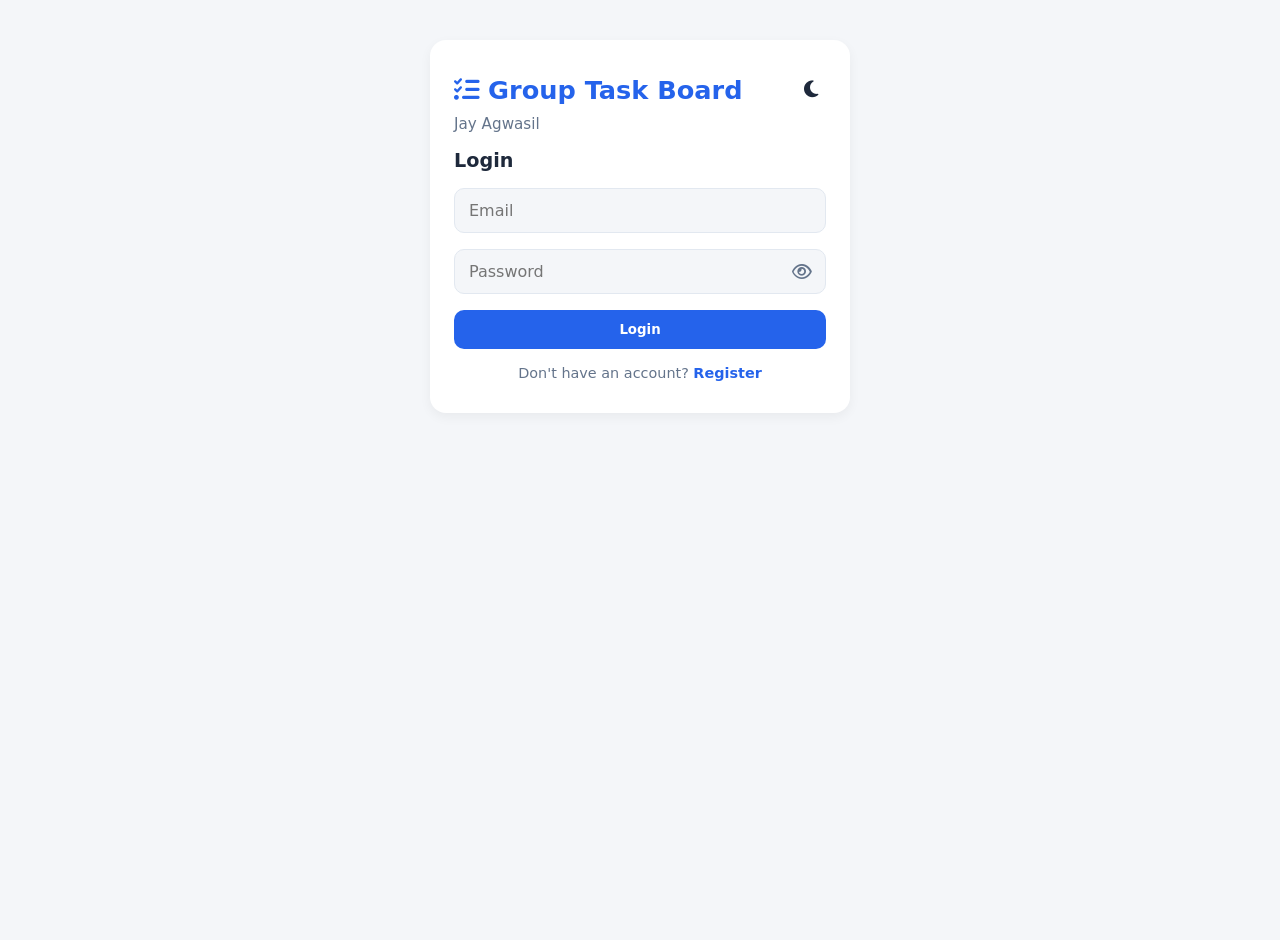
==== commit ae23b6e1: "Update index.html" ====
--- a/index.html
+++ b/index.html
@@ -30,7 +30,7 @@
         <i class="fa-solid fa-moon"></i>
       </button>
     </div>
-    <p class="subtitle">Group Task Board</p>
+    <p class="subtitle">Jay Agwasil</p>
 
     <!-- Login Form -->
     <form id="login-form" class="auth-form" novalidate>
@@ -70,7 +70,7 @@
   <div id="board-container" class="container hidden">
     <header class="board-header">
       <div class="header-left">
-        <h1 class="app-title"><i class="fa-solid fa-list-check"></i> Jay Agwasil</h1>
+        <h1 class="app-title"><i class="fa-solid fa-list-check"></i> Group Task Board</h1>
         <p id="welcome-message" class="subtitle"></p>
       </div>
       <div class="header-right">
